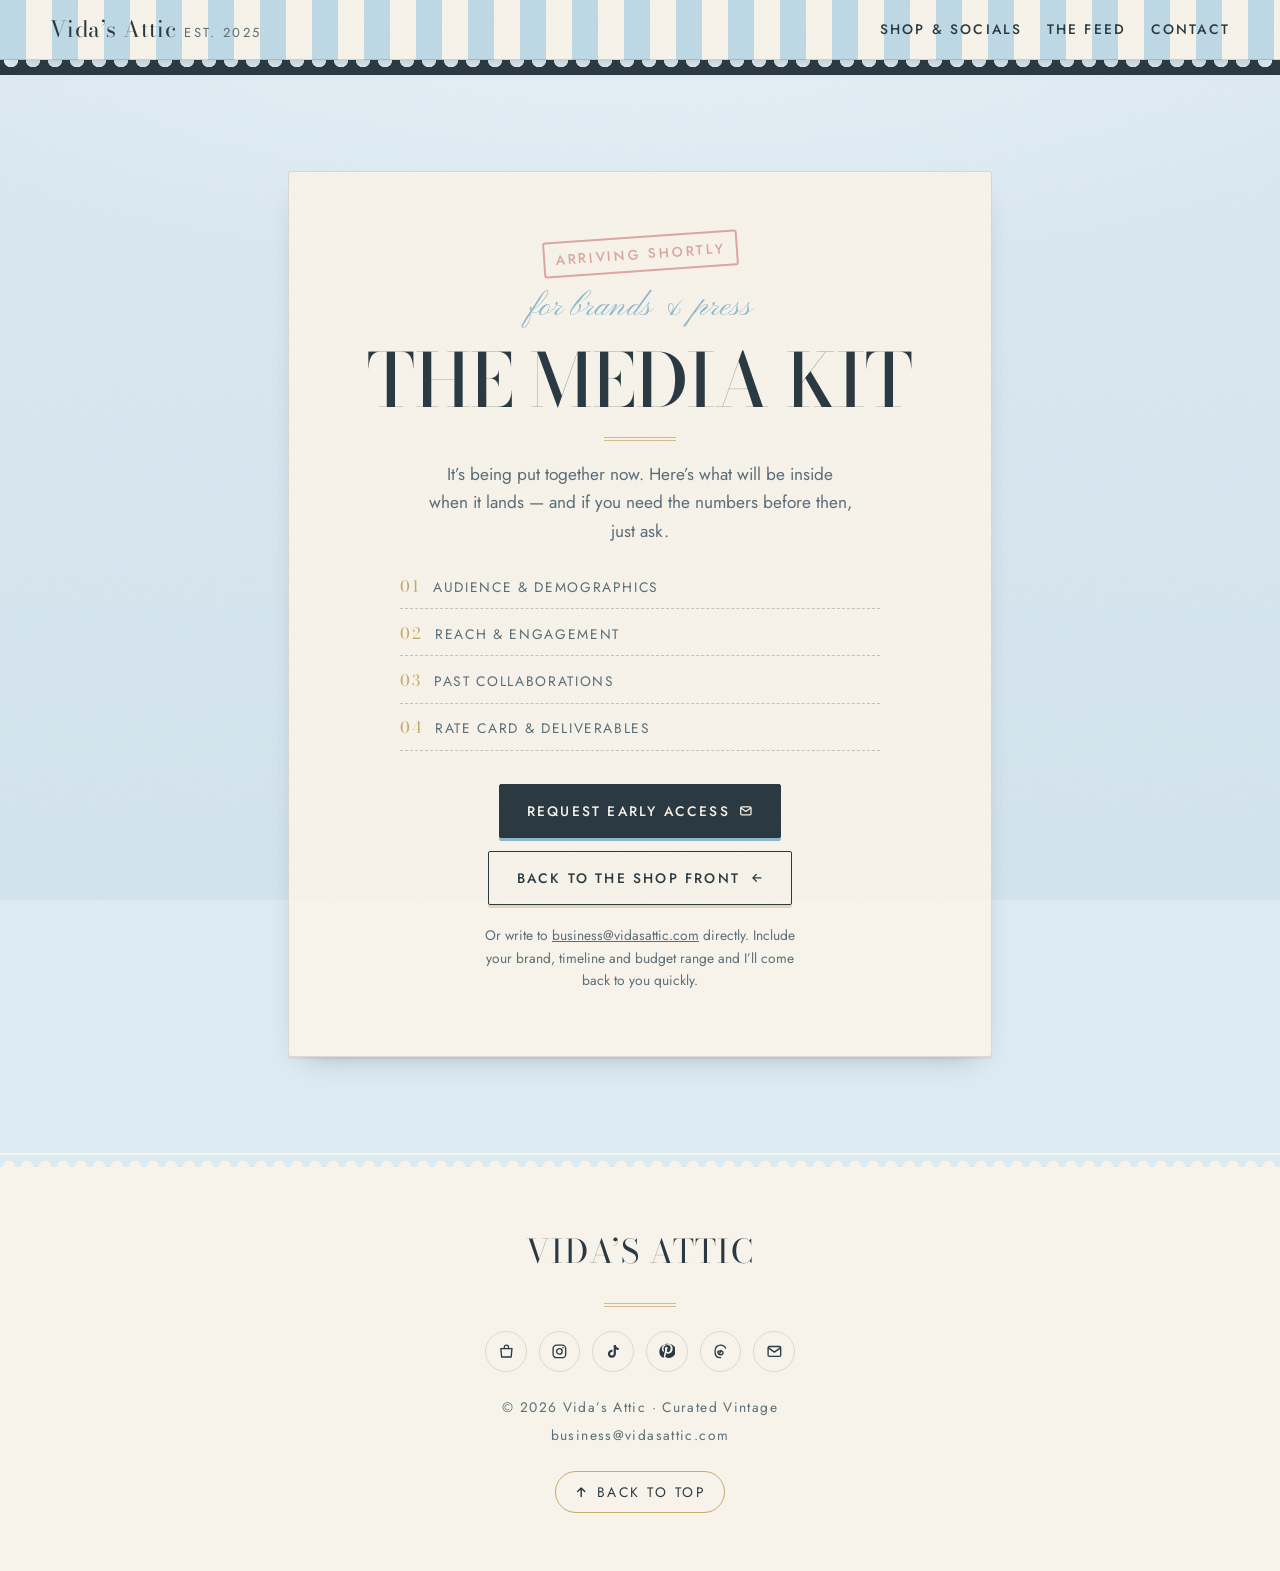
==== media-kit.html @ 0db01b24 "Add files via upload" ====
<!DOCTYPE html>
<html lang="en">
<head>
<meta charset="utf-8">
<meta name="viewport" content="width=device-width, initial-scale=1">
<title>The Media Kit — Vida's Attic</title>
<meta name="description" content="The Vida's Attic media kit: audience, reach, past collaborations and rate card. Arriving shortly — request early access at business@vidasattic.com.">
<meta name="theme-color" content="#bfd9e6">
<link rel="canonical" href="https://vidasattic.com/media-kit.html">

<!-- Not indexed while it's still a placeholder. Remove this line when the
     real kit goes live so brands can find it in search. -->
<meta name="robots" content="noindex, follow">

<meta property="og:type" content="website">
<meta property="og:site_name" content="Vida's Attic">
<meta property="og:title" content="The Media Kit — Vida's Attic">
<meta property="og:description" content="Audience, reach, past collaborations and rate card. Arriving shortly.">
<meta property="og:url" content="https://vidasattic.com/media-kit.html">
<meta name="twitter:card" content="summary_large_image">

<link rel="icon" href="data:image/svg+xml,%3Csvg xmlns='http://www.w3.org/2000/svg' viewBox='0 0 32 32'%3E%3Crect width='32' height='32' rx='5' fill='%23bfd9e6'/%3E%3Cpath d='M11 7h10a2 2 0 0 1 2 2v13.5a1.5 1.5 0 0 1-2.3 1.27l-5.7-3.6-5.7 3.6A1.5 1.5 0 0 1 7 22.5V9a2 2 0 0 1 2-2z' fill='%23f7f3ea' stroke='%232b3a42' stroke-width='1.4'/%3E%3Ccircle cx='16' cy='12' r='2.2' fill='none' stroke='%23c8a96a' stroke-width='1.6'/%3E%3C/svg%3E">

<link rel="preconnect" href="https://fonts.googleapis.com">
<link rel="preconnect" href="https://fonts.gstatic.com" crossorigin>
<link href="https://fonts.googleapis.com/css2?family=Bodoni+Moda:opsz,wght@6..96,400;6..96,500;6..96,600&family=Jost:wght@300;400;500&family=Pinyon+Script&display=swap" rel="stylesheet">
<link rel="stylesheet" href="assets/css/styles.css">
</head>
<body class="page-kit">

<!--
  ==========================================================================
    WHEN THE REAL MEDIA KIT IS READY

    Option A - you have a PDF
      1. Put the file at  assets/media-kit.pdf
      2. In the .soon__cta block below, swap the "Request early access"
         button for:
             <a class="btn" href="assets/media-kit.pdf" target="_blank"
                rel="noopener">Download the media kit (PDF)</a>
      3. Delete the <meta name="robots" content="noindex, follow"> line above
         so brands can find this page in search.

    Option B - it lives somewhere else (Notion, Canva, Google Drive)
      Point that same button at the share URL instead. Nothing else changes.

    Option C - you want the kit ON this page rather than as a download
      Replace the whole <div class="soon"> block with your own sections.
      The stylesheet already has .card, .section__head, .kit__list and
      .stamp ready to reuse, so it will match the homepage automatically.
  ==========================================================================
-->

<a class="skip-link" href="#main">Skip to content</a>
<div class="grain" aria-hidden="true"></div>

<!-- ============================================================ AWNING BAR -->
<header class="awning" id="awning">
  <div class="awning__canvas">
    <div class="shell awning__inner">
      <a class="awning__mark" href="index.html">
        Vida&rsquo;s Attic <small>est. 2025</small>
      </a>
      <nav class="nav" aria-label="Primary">
        <a href="index.html#rail">Shop &amp; Socials</a>
        <a href="index.html#feed">The Feed</a>
        <a href="index.html#inquiries">Contact</a>
      </nav>
    </div>
  </div>
  <div class="scallop" aria-hidden="true"></div>
</header>

<main id="main">
  <div class="shell">
    <div class="card soon">
      <div class="soon__inner">

        <span class="stamp">Arriving shortly</span>

        <p class="script" style="font-size: var(--step-2);">for brands &amp; press</p>
        <h1 class="soon__title">The Media Kit</h1>
        <div class="rule rule--short" aria-hidden="true"></div>

        <p class="soon__lede">
          It&rsquo;s being put together now. Here&rsquo;s what will be inside
          when it lands &mdash; and if you need the numbers before then, just ask.
        </p>

        <ul class="soon__list">
          <li><b>01</b> Audience &amp; demographics</li>
          <li><b>02</b> Reach &amp; engagement</li>
          <li><b>03</b> Past collaborations</li>
          <li><b>04</b> Rate card &amp; deliverables</li>
        </ul>

        <div class="soon__cta">
          <a class="btn" href="mailto:business@vidasattic.com?subject=Media%20kit%20request%20%E2%80%94%20Vida's%20Attic&amp;body=Hi%20Vida%2C%0A%0AI'd%20love%20a%20copy%20of%20your%20media%20kit.%0A%0ABrand%3A%20%0ACampaign%20%2F%20timeline%3A%20%0ABudget%20range%3A%20%0A%0AThanks%21">
            Request early access
            <svg viewBox="0 0 24 24" fill="none" stroke="currentColor" stroke-width="2.2" stroke-linecap="round" stroke-linejoin="round" aria-hidden="true"><rect x="3" y="5" width="18" height="14" rx="2"/><path d="m3.5 7 8.5 6 8.5-6"/></svg>
          </a>
          <a class="btn btn--ghost" href="index.html">
            Back to the shop front
            <svg viewBox="0 0 24 24" fill="none" stroke="currentColor" stroke-width="2.2" stroke-linecap="round" stroke-linejoin="round" aria-hidden="true"><path d="M19 12H5M11 18l-6-6 6-6"/></svg>
          </a>
        </div>

        <p class="inquiries__fine">
          Or write to
          <a href="mailto:business@vidasattic.com" style="color: inherit;">business@vidasattic.com</a>
          directly. Include your brand, timeline and budget range and I&rsquo;ll come
          back to you quickly.
        </p>

      </div>
    </div>
  </div>
</main>

<!-- ================================================================ FOOTER -->
<footer class="footer">
  <div class="footer__tear" aria-hidden="true"></div>
  <div class="shell footer__inner">
    <p class="footer__mark">Vida&rsquo;s Attic</p>
    <div class="rule rule--short" aria-hidden="true"></div>

    <nav class="footer__socials" aria-label="Social links">
      <a href="https://www.depop.com/vidasattic/" target="_blank" rel="noopener" aria-label="Depop">
        <svg viewBox="0 0 24 24" fill="none" stroke="currentColor" stroke-width="1.9" stroke-linecap="round" stroke-linejoin="round" aria-hidden="true"><path d="M4 8h16l-1.2 12H5.2L4 8Z"/><path d="M9 8V6a3 3 0 0 1 6 0v2"/></svg>
      </a>
      <a href="https://www.instagram.com/ittybittyvida/" target="_blank" rel="noopener" aria-label="Instagram">
        <svg viewBox="0 0 24 24" fill="none" stroke="currentColor" stroke-width="1.9" stroke-linecap="round" stroke-linejoin="round" aria-hidden="true"><rect x="3" y="3" width="18" height="18" rx="5"/><circle cx="12" cy="12" r="4"/><circle cx="17.2" cy="6.8" r="1.1" fill="currentColor" stroke="none"/></svg>
      </a>
      <a href="https://www.tiktok.com/@ittybittyvida" target="_blank" rel="noopener" aria-label="TikTok">
        <svg viewBox="0 0 24 24" fill="currentColor" aria-hidden="true"><path d="M16.6 5.82A4.28 4.28 0 0 1 15.54 3h-3.1v12.4a2.59 2.59 0 1 1-1.84-2.48V9.75a5.72 5.72 0 1 0 4.94 5.66V8.9a7.3 7.3 0 0 0 4.06 1.23V7.05a4.28 4.28 0 0 1-3-1.23Z"/></svg>
      </a>
      <a href="https://www.pinterest.com/vidasattic/" target="_blank" rel="noopener" aria-label="Pinterest">
        <svg viewBox="0 0 24 24" fill="currentColor" aria-hidden="true"><path d="M12 2a10 10 0 0 0-3.65 19.31c-.17-1.1-.03-2.43.23-3.6.28-1.22 1.8-7.63 1.8-7.63a4.3 4.3 0 0 1-.35-1.75c0-1.65.96-2.88 2.15-2.88 1.01 0 1.5.76 1.5 1.67 0 1.02-.65 2.54-.98 3.95-.28 1.19.6 2.16 1.77 2.16 2.12 0 3.55-2.73 3.55-5.96 0-2.46-1.66-4.3-4.67-4.3-3.42 0-5.55 2.55-5.55 5.4 0 .98.29 1.68.74 2.22.21.25.24.35.16.63-.05.2-.18.72-.23.92-.08.29-.31.4-.58.29-1.6-.65-2.34-2.4-2.34-4.37 0-3.25 2.74-7.14 8.17-7.14 4.37 0 7.24 3.16 7.24 6.55 0 4.48-2.49 7.83-6.16 7.83-1.23 0-2.39-.67-2.79-1.42l-.75 2.98c-.27 1-.8 2-1.28 2.79A10 10 0 1 0 12 2Z"/></svg>
      </a>
      <a href="https://www.threads.com/@ittybittyvida" target="_blank" rel="noopener" aria-label="Threads">
        <svg viewBox="0 0 24 24" fill="none" stroke="currentColor" stroke-width="1.9" stroke-linecap="round" stroke-linejoin="round" aria-hidden="true"><path d="M12.3 21c-4.9 0-8-3.3-8-9s3.2-9 8-9c3.6 0 6.1 1.7 7.1 4.4"/><path d="M8.6 14.4c.4 1.5 1.8 2.4 3.6 2.4 2.2 0 3.6-1.2 3.6-2.7 0-1.9-1.9-2.8-4.3-2.8-2 0-3.4.8-3.4 2 0 .9.7 1.5 1.7 1.5 1.7 0 2.7-1.6 2.7-4.3"/></svg>
      </a>
      <a href="mailto:business@vidasattic.com" aria-label="Email business@vidasattic.com">
        <svg viewBox="0 0 24 24" fill="none" stroke="currentColor" stroke-width="1.9" stroke-linecap="round" stroke-linejoin="round" aria-hidden="true"><rect x="3" y="5" width="18" height="14" rx="2"/><path d="m3.5 7 8.5 6 8.5-6"/></svg>
      </a>
    </nav>

    <div class="footer__meta">
      <span>&copy; <span id="year">2026</span> Vida&rsquo;s Attic &middot; Curated Vintage</span>
      <span>business@vidasattic.com</span>
    </div>

    <a class="to-top" href="#main">
      <svg viewBox="0 0 24 24" fill="none" stroke="currentColor" stroke-width="2.4" stroke-linecap="round" stroke-linejoin="round" aria-hidden="true"><path d="M12 19V5M6 11l6-6 6 6"/></svg>
      Back to top
    </a>
  </div>
</footer>

<script src="assets/js/main.js" defer></script>
</body>
</html>
---- assets/css/styles.css ----
/* ==========================================================================
   VIDA'S ATTIC — "Powder Blue Haberdashery"
   Design system + components. Plain CSS, no build step.

   Contents
     01. Tokens
     02. Reset & base
     03. Texture kit (grain, stripes, scallops, rules, stamps)
     04. Layout primitives
     05. Awning bar + nav
     06. Hero
     07. Ticker
     08. The Rail (hang-tag links)
     09. Instagram display case
     10. Media kit spotlight
     11. Inquiries
     12. Footer
     13. Media kit page
     14. Motion & reveals
     15. Responsive
     16. Reduced motion / print
   ========================================================================== */

/* ---------------------------------------------------------------- 01. Tokens */

:root {
  /* Palette — vintage baby blue core */
  --sky-wash: #dceaf2;
  --powder: #bfd9e6;
  --powder-deep: #8fb8cc;
  --porcelain: #f7f3ea;
  --ink: #2b3a42;
  --ink-soft: #5a6e78;
  --brass: #c8a96a;
  --rose-tag: #d89a96;
  --sage: #a9b99e;

  /* Derived */
  --powder-pale: #eaf3f8;
  --brass-pale: #e6d7b4;
  --ink-hairline: rgba(43, 58, 66, 0.14);
  --shadow-soft: 0 2px 0 rgba(43, 58, 66, 0.06), 0 12px 28px -18px rgba(43, 58, 66, 0.45);
  --shadow-lift: 0 3px 0 rgba(43, 58, 66, 0.08), 0 22px 44px -22px rgba(43, 58, 66, 0.5);

  /* Type */
  --font-display: "Bodoni Moda", "Didot", "Times New Roman", serif;
  --font-body: "Jost", "Futura", "Century Gothic", system-ui, sans-serif;
  --font-script: "Pinyon Script", "Snell Roundhand", cursive;

  /* Scale — fluid, clamps so nothing overflows at 320px */
  --step--1: clamp(0.78rem, 0.74rem + 0.2vw, 0.86rem);
  --step-0: clamp(0.98rem, 0.94rem + 0.25vw, 1.08rem);
  --step-1: clamp(1.18rem, 1.1rem + 0.45vw, 1.4rem);
  --step-2: clamp(1.5rem, 1.32rem + 0.9vw, 2.1rem);
  --step-3: clamp(1.95rem, 1.6rem + 1.7vw, 3rem);
  --step-4: clamp(2.6rem, 1.9rem + 3.4vw, 5rem);
  --step-5: clamp(3.1rem, 1.7rem + 7vw, 8.5rem);

  /* Space */
  --gap: clamp(1rem, 0.8rem + 1vw, 1.6rem);
  --pad-section: clamp(3.5rem, 2.5rem + 5vw, 7.5rem);
  --measure: 62ch;
  --shell: 1180px;

  /* Motion */
  --ease-settle: cubic-bezier(0.16, 0.84, 0.28, 1);
  --ease-swing: cubic-bezier(0.36, 0.07, 0.19, 0.97);

  /* Aged-paper grain — inline feTurbulence, no image request */
  --grain-url: url("data:image/svg+xml,%3Csvg xmlns='http://www.w3.org/2000/svg' width='220' height='220'%3E%3Cfilter id='n'%3E%3CfeTurbulence type='fractalNoise' baseFrequency='0.8' numOctaves='4' stitchTiles='stitch'/%3E%3C/filter%3E%3Crect width='220' height='220' filter='url(%23n)'/%3E%3C/svg%3E");
}

/* ---------------------------------------------------- 02. Reset & base */

*,
*::before,
*::after {
  box-sizing: border-box;
}

html {
  -webkit-text-size-adjust: 100%;
  scroll-behavior: smooth;
  scroll-padding-top: 5.5rem;
}

body {
  margin: 0;
  background-color: var(--sky-wash);
  color: var(--ink);
  font-family: var(--font-body);
  font-size: var(--step-0);
  font-weight: 400;
  line-height: 1.65;
  -webkit-font-smoothing: antialiased;
  overflow-x: hidden;
  /* Soft vertical wash so the page feels like light through an attic window */
  background-image:
    radial-gradient(120% 70% at 50% -10%, var(--powder-pale) 0%, transparent 60%),
    linear-gradient(180deg, var(--sky-wash) 0%, #d3e4ee 100%);
  background-attachment: fixed;
}

img,
svg {
  display: block;
  max-width: 100%;
}

a {
  color: inherit;
}

h1,
h2,
h3,
h4 {
  margin: 0;
  font-family: var(--font-display);
  font-weight: 500;
  line-height: 1.08;
  letter-spacing: -0.01em;
}

p {
  margin: 0;
}

ul {
  margin: 0;
  padding: 0;
  list-style: none;
}

button {
  font: inherit;
  color: inherit;
  border: 0;
  background: none;
  cursor: pointer;
}

::selection {
  background: var(--brass);
  color: var(--porcelain);
}

/* Visible, on-brand focus ring everywhere */
:focus-visible {
  outline: 2px solid var(--ink);
  outline-offset: 3px;
  border-radius: 2px;
}

.skip-link {
  position: absolute;
  left: 50%;
  top: 0;
  z-index: 200;
  padding: 0.7rem 1.4rem;
  transform: translate(-50%, -120%);
  background: var(--ink);
  color: var(--porcelain);
  font-size: var(--step--1);
  letter-spacing: 0.14em;
  text-transform: uppercase;
  text-decoration: none;
  transition: transform 0.25s var(--ease-settle);
}

.skip-link:focus {
  transform: translate(-50%, 0);
}

.sr-only {
  position: absolute;
  width: 1px;
  height: 1px;
  margin: -1px;
  padding: 0;
  overflow: hidden;
  clip: rect(0 0 0 0);
  white-space: nowrap;
  border: 0;
}

/* ------------------------------------------------------ 03. Texture kit */

/* Aged-paper grain — one fixed overlay across the whole page */
.grain {
  position: fixed;
  inset: 0;
  z-index: 100;
  pointer-events: none;
  opacity: 0.045;
  mix-blend-mode: multiply;
  background-image: var(--grain-url);
  background-size: 220px 220px;
}

/* Letterspaced all-caps micro-label — the shop-signage voice */
.label {
  font-family: var(--font-body);
  font-size: var(--step--1);
  font-weight: 500;
  letter-spacing: 0.24em;
  text-transform: uppercase;
  color: var(--ink-soft);
}

/* Script flourish */
.script {
  font-family: var(--font-script);
  font-weight: 400;
  letter-spacing: 0.01em;
  line-height: 1;
  color: var(--powder-deep);
  text-transform: none;
}

/* Brass double-rule, as used on old shop labels */
.rule {
  height: 4px;
  border-top: 1px solid var(--brass);
  border-bottom: 1px solid var(--brass);
  opacity: 0.75;
}

.rule--short {
  width: 4.5rem;
}

/* Ticking stripe field */
.stripes {
  background-image: repeating-linear-gradient(
    90deg,
    var(--powder) 0 14px,
    var(--porcelain) 14px 28px
  );
}

/* Rubber-stamp mark */
.stamp {
  display: inline-flex;
  align-items: center;
  justify-content: center;
  padding: 0.35em 0.75em;
  border: 2px solid var(--rose-tag);
  border-radius: 3px;
  color: var(--rose-tag);
  font-size: var(--step--1);
  font-weight: 500;
  letter-spacing: 0.2em;
  text-transform: uppercase;
  transform: rotate(-4deg);
  opacity: 0.85;
}

/* Halftone dot field for section corners */
.halftone {
  position: absolute;
  pointer-events: none;
  background-image: radial-gradient(var(--powder-deep) 1.1px, transparent 1.2px);
  background-size: 11px 11px;
  opacity: 0.35;
}

/* Deckled / scalloped bottom edge — vintage awning */
.scallop {
  height: 15px;
  background: var(--ink);
  --scallop-mask: radial-gradient(circle at 50% 0, transparent 0 7px, #000 7.5px);
  mask-image: var(--scallop-mask);
  mask-size: 22px 15px;
  mask-repeat: repeat-x;
  -webkit-mask-image: var(--scallop-mask);
  -webkit-mask-size: 22px 15px;
  -webkit-mask-repeat: repeat-x;
}

/* --------------------------------------------- 04. Layout primitives */

.shell {
  width: min(100% - 2.5rem, var(--shell));
  margin-inline: auto;
}

.section {
  position: relative;
  padding-block: var(--pad-section);
}

.section__head {
  display: flex;
  flex-direction: column;
  align-items: center;
  gap: 0.85rem;
  margin-bottom: clamp(2.25rem, 1.8rem + 2vw, 3.5rem);
  text-align: center;
}

.section__head .script {
  font-size: var(--step-2);
}

.section__title {
  font-size: var(--step-3);
}

.section__lede {
  max-width: 48ch;
  color: var(--ink-soft);
  text-wrap: pretty;
}

/* Aged-paper card */
.card {
  position: relative;
  background: var(--porcelain);
  border: 1px solid var(--ink-hairline);
  border-radius: 3px;
  box-shadow: var(--shadow-soft);
}

/* ------------------------------------------------ 05. Awning bar + nav */

.awning {
  position: sticky;
  top: 0;
  z-index: 90;
}

.awning__canvas {
  position: relative;
  background-image: repeating-linear-gradient(
    90deg,
    var(--powder) 0 26px,
    var(--porcelain) 26px 52px
  );
  border-bottom: 1px solid rgba(43, 58, 66, 0.18);
  box-shadow: 0 10px 24px -18px rgba(43, 58, 66, 0.6);
  overflow: hidden;
}

/* Slow sheen sweeping across the awning canvas */
.awning__canvas::after {
  content: "";
  position: absolute;
  inset: 0;
  pointer-events: none;
  background: linear-gradient(
    100deg,
    transparent 35%,
    rgba(255, 255, 255, 0.55) 50%,
    transparent 65%
  );
  transform: translateX(-100%);
  animation: sheen 9s ease-in-out 2s infinite;
}

@keyframes sheen {
  0%,
  55% {
    transform: translateX(-100%);
  }
  100% {
    transform: translateX(100%);
  }
}

.awning__inner {
  display: flex;
  align-items: center;
  justify-content: space-between;
  gap: var(--gap);
  padding-block: 0.7rem;
  transition: padding-block 0.3s var(--ease-settle);
}

.awning.is-condensed .awning__inner {
  padding-block: 0.35rem;
}

.awning__mark {
  display: inline-flex;
  align-items: baseline;
  gap: 0.5rem;
  font-family: var(--font-display);
  font-size: var(--step-1);
  letter-spacing: 0.02em;
  text-decoration: none;
  white-space: nowrap;
}

.awning__mark small {
  font-family: var(--font-body);
  font-size: 0.58em;
  letter-spacing: 0.18em;
  text-transform: uppercase;
  color: var(--ink-soft);
}

.nav {
  display: flex;
  align-items: center;
  gap: clamp(0.85rem, 0.4rem + 1.4vw, 2rem);
}

.nav a {
  position: relative;
  font-size: var(--step--1);
  font-weight: 500;
  letter-spacing: 0.16em;
  text-transform: uppercase;
  text-decoration: none;
  padding-block: 0.2rem;
}

/* Brass underline that draws in on hover */
.nav a::after {
  content: "";
  position: absolute;
  left: 0;
  bottom: 0;
  width: 100%;
  height: 1px;
  background: var(--brass);
  transform: scaleX(0);
  transform-origin: left;
  transition: transform 0.3s var(--ease-settle);
}

.nav a:hover::after,
.nav a:focus-visible::after {
  transform: scaleX(1);
}

/* -------------------------------------------------------------- 06. Hero */

.hero {
  position: relative;
  padding-block: clamp(3.5rem, 2rem + 7vw, 8rem) clamp(3rem, 2rem + 4vw, 5rem);
  overflow: hidden;
  text-align: center;
}

.hero__inner {
  position: relative;
  z-index: 2;
  display: flex;
  flex-direction: column;
  align-items: center;
  gap: clamp(1rem, 0.7rem + 1vw, 1.5rem);
}

.hero__welcome {
  font-size: clamp(1.9rem, 1.3rem + 2.4vw, 3.2rem);
  color: var(--powder-deep);
}

.hero__wordmark {
  font-size: var(--step-5);
  font-weight: 500;
  letter-spacing: -0.015em;
  line-height: 0.92;
  text-transform: uppercase;
  /* Slight ink-on-paper weight */
  text-shadow: 0 1px 0 rgba(255, 255, 255, 0.5);
}

/* Each letter is its own span so it can stagger in. Letters are grouped into
   .wd words that never break internally — the heading only wraps at spaces. */
.hero__wordmark .wd {
  display: inline-block;
  white-space: nowrap;
}

.hero__wordmark .ltr {
  display: inline-block;
}

.hero__est {
  display: flex;
  align-items: center;
  gap: 1rem;
  width: min(100%, 26rem);
}

.hero__est .rule {
  flex: 1;
}

.hero__est span {
  font-size: var(--step--1);
  font-weight: 500;
  letter-spacing: 0.28em;
  text-transform: uppercase;
  color: var(--brass);
  white-space: nowrap;
}

.hero__bio {
  max-width: 46ch;
  font-size: var(--step-1);
  color: var(--ink-soft);
  text-wrap: pretty;
}

.hero__handle {
  font-size: var(--step--1);
  font-weight: 500;
  letter-spacing: 0.2em;
  text-transform: lowercase;
  color: var(--ink);
  text-decoration: none;
  border-bottom: 1px solid var(--brass);
  padding-bottom: 2px;
}

.hero__cta {
  display: flex;
  flex-wrap: wrap;
  justify-content: center;
  gap: 0.85rem;
  margin-top: 0.5rem;
}

/* --- Buttons --- */

.btn {
  --btn-bg: var(--ink);
  --btn-fg: var(--porcelain);
  position: relative;
  display: inline-flex;
  align-items: center;
  gap: 0.6rem;
  padding: 0.9rem 1.7rem;
  background: var(--btn-bg);
  color: var(--btn-fg);
  border: 1px solid var(--ink);
  border-radius: 2px;
  font-size: var(--step--1);
  font-weight: 500;
  letter-spacing: 0.16em;
  text-transform: uppercase;
  text-decoration: none;
  box-shadow: 0 3px 0 var(--powder-deep);
  transition:
    transform 0.18s var(--ease-settle),
    box-shadow 0.18s var(--ease-settle),
    background-color 0.18s ease;
}

.btn:hover,
.btn:focus-visible {
  transform: translateY(-2px);
  box-shadow: 0 5px 0 var(--powder-deep);
}

.btn:active {
  transform: translateY(1px);
  box-shadow: 0 1px 0 var(--powder-deep);
}

.btn--ghost {
  --btn-bg: transparent;
  --btn-fg: var(--ink);
  box-shadow: 0 3px 0 var(--brass-pale);
}

.btn--ghost:hover,
.btn--ghost:focus-visible {
  background: var(--porcelain);
  box-shadow: 0 5px 0 var(--brass-pale);
}

.btn--ghost:active {
  box-shadow: 0 1px 0 var(--brass-pale);
}

.btn svg {
  flex: none;
  width: 1em;
  height: 1em;
}

/* --- Hero decor: clothes rail + dust motes --- */

.hero__rail {
  position: absolute;
  inset: 0;
  z-index: 1;
  pointer-events: none;
  display: grid;
  place-items: start center;
}

.hero__rail svg {
  width: min(115%, 1400px);
  height: auto;
  /* Kept faint: it sits directly behind the wordmark and must not compete */
  opacity: 0.32;
  will-change: transform;
}

.motes {
  position: absolute;
  inset: 0;
  z-index: 1;
  pointer-events: none;
  overflow: hidden;
}

.mote {
  position: absolute;
  top: 100%;
  width: var(--s, 4px);
  height: var(--s, 4px);
  border-radius: 50%;
  background: #fff;
  box-shadow: 0 0 6px 1px rgba(255, 255, 255, 0.7);
  opacity: 0;
  animation: drift var(--dur, 26s) linear var(--delay, 0s) infinite;
}

@keyframes drift {
  0% {
    transform: translate3d(0, 0, 0);
    opacity: 0;
  }
  12% {
    opacity: 0.85;
  }
  88% {
    opacity: 0.6;
  }
  100% {
    transform: translate3d(var(--dx, 40px), -105vh, 0);
    opacity: 0;
  }
}

/* ------------------------------------------------------------ 07. Ticker */

.ticker {
  position: relative;
  border-block: 1px solid rgba(43, 58, 66, 0.18);
  background: var(--ink);
  color: var(--porcelain);
  overflow: hidden;
  /* Fade the ends so the loop never visibly cuts */
  --ticker-fade: linear-gradient(90deg, transparent, #000 7%, #000 93%, transparent);
  mask-image: var(--ticker-fade);
  -webkit-mask-image: var(--ticker-fade);
}

.ticker__track {
  display: flex;
  width: max-content;
  animation: marquee 38s linear infinite;
}

.ticker:hover .ticker__track {
  animation-play-state: paused;
}

.ticker__group {
  display: flex;
  align-items: center;
  gap: 2.5rem;
  padding: 0.85rem 1.25rem;
  white-space: nowrap;
}

.ticker__group span {
  font-size: var(--step--1);
  font-weight: 400;
  letter-spacing: 0.3em;
  text-transform: uppercase;
}

.ticker__group i {
  color: var(--brass);
  font-style: normal;
}

@keyframes marquee {
  from {
    transform: translate3d(0, 0, 0);
  }
  to {
    /* Two identical groups: shifting by exactly one is seamless */
    transform: translate3d(-50%, 0, 0);
  }
}

/* -------------------------------------------------------- 08. The Rail */

.rail {
  position: relative;
}

/* The physical rail the tags hang from */
.rail__bar {
  position: relative;
  height: 8px;
  margin-bottom: 2.5rem;
  border-radius: 8px;
  background: linear-gradient(180deg, var(--brass-pale), var(--brass) 45%, #9d8149);
  box-shadow: 0 6px 16px -10px rgba(43, 58, 66, 0.7);
}

.rail__bar::before,
.rail__bar::after {
  content: "";
  position: absolute;
  top: -7px;
  width: 22px;
  height: 22px;
  border: 3px solid var(--brass);
  border-radius: 50%;
  background: var(--sky-wash);
}

.rail__bar::before {
  left: -11px;
}

.rail__bar::after {
  right: -11px;
}

.tags {
  display: grid;
  grid-template-columns: repeat(auto-fit, minmax(min(100%, 17.5rem), 1fr));
  gap: clamp(1.5rem, 1rem + 2vw, 2.75rem) var(--gap);
}

/* --- The hang tag --- */

.tag {
  position: relative;
  display: block;
  padding: 1.5rem 1.4rem 1.4rem;
  background: var(--porcelain);
  border: 1px solid var(--ink-hairline);
  border-radius: 3px 3px 5px 5px;
  box-shadow: var(--shadow-soft);
  text-decoration: none;
  /* Hangs from the punched hole at top-left */
  transform-origin: 2.35rem -1.4rem;
  transform: rotate(-1.2deg);
  transition:
    transform 0.4s var(--ease-settle),
    box-shadow 0.35s var(--ease-settle);
}

.tag:nth-child(even) {
  transform: rotate(1.4deg);
}

/* The string, running up off the top of the tag */
.tag::before {
  content: "";
  position: absolute;
  left: 2.3rem;
  top: -1.5rem;
  width: 1px;
  height: 1.6rem;
  background: var(--brass);
  opacity: 0.8;
}

/* The punched hole with its brass eyelet */
.tag::after {
  content: "";
  position: absolute;
  left: 1.85rem;
  top: 0.55rem;
  width: 0.9rem;
  height: 0.9rem;
  border: 2px solid var(--brass);
  border-radius: 50%;
  background: var(--sky-wash);
  box-shadow: inset 0 1px 2px rgba(43, 58, 66, 0.25);
}

.tag:hover,
.tag:focus-visible {
  box-shadow: var(--shadow-lift);
  animation: swing 1.4s var(--ease-swing);
}

@keyframes swing {
  0% {
    transform: rotate(-1.2deg);
  }
  25% {
    transform: rotate(3.4deg);
  }
  50% {
    transform: rotate(-2.4deg);
  }
  75% {
    transform: rotate(1.4deg);
  }
  100% {
    transform: rotate(-1.2deg);
  }
}

.tag__row {
  display: flex;
  align-items: center;
  gap: 0.9rem;
  /* Clears the punched hole */
  padding-left: 3.4rem;
}

.tag__icon {
  flex: none;
  display: grid;
  place-items: center;
  width: 2.5rem;
  height: 2.5rem;
  border: 1px solid var(--brass);
  border-radius: 50%;
  color: var(--ink);
  background: var(--powder-pale);
  transition: background-color 0.3s ease, color 0.3s ease;
}

.tag__icon svg {
  width: 1.15rem;
  height: 1.15rem;
}

.tag:hover .tag__icon {
  background: var(--powder);
}

.tag__text {
  min-width: 0;
}

.tag__name {
  display: block;
  font-family: var(--font-display);
  font-size: var(--step-1);
  line-height: 1.15;
}

.tag__meta {
  display: block;
  font-size: var(--step--1);
  letter-spacing: 0.12em;
  text-transform: uppercase;
  color: var(--ink-soft);
}

/* Dashed price line + arrow at the tag's foot */
.tag__foot {
  display: flex;
  align-items: center;
  justify-content: space-between;
  gap: 0.75rem;
  margin-top: 1.1rem;
  padding-top: 0.8rem;
  border-top: 1px dashed rgba(43, 58, 66, 0.28);
  font-size: var(--step--1);
  letter-spacing: 0.14em;
  text-transform: uppercase;
  color: var(--ink-soft);
}

.tag__foot svg {
  width: 1.1rem;
  height: 1.1rem;
  color: var(--ink);
  transition: transform 0.3s var(--ease-settle);
}

.tag:hover .tag__foot svg {
  transform: translateX(5px);
}

/* Feature tag — the Depop shop, the commercial priority */
.tag--feature {
  background: var(--ink);
  border-color: var(--ink);
}

.tag--feature .tag__name,
.tag--feature .tag__foot svg {
  color: var(--porcelain);
}

.tag--feature .tag__meta,
.tag--feature .tag__foot {
  color: rgba(247, 243, 234, 0.72);
  border-top-color: rgba(247, 243, 234, 0.3);
}

.tag--feature::after {
  background: var(--ink);
}

.tag--feature .tag__icon {
  background: rgba(247, 243, 234, 0.12);
  color: var(--porcelain);
  border-color: var(--brass);
}

.tag--feature:hover .tag__icon {
  background: var(--brass);
  color: var(--ink);
}

/* Little rose "new" flag on a tag */
.tag__flag {
  position: absolute;
  top: -0.7rem;
  right: 1rem;
  padding: 0.15em 0.55em;
  background: var(--rose-tag);
  color: var(--porcelain);
  border-radius: 2px;
  font-size: 0.68rem;
  font-weight: 500;
  letter-spacing: 0.18em;
  text-transform: uppercase;
  transform: rotate(3deg);
}

/* ------------------------------------------- 09. Instagram display case */

.case {
  position: relative;
  padding: clamp(1.25rem, 0.9rem + 1.6vw, 2.25rem);
  background: var(--porcelain);
  border: 1px solid var(--brass);
  border-radius: 4px;
  box-shadow: var(--shadow-soft);
}

/* Inner brass rule, like a glass display cabinet */
.case::before {
  content: "";
  position: absolute;
  inset: 7px;
  border: 1px solid rgba(200, 169, 106, 0.5);
  border-radius: 2px;
  pointer-events: none;
}

.case__grid {
  position: relative;
  display: grid;
  grid-template-columns: repeat(auto-fit, minmax(min(100%, 15.5rem), 1fr));
  gap: var(--gap);
}

/* Fixed-ratio frame: reserves space so an embed loading never shifts layout */
.frame {
  position: relative;
  aspect-ratio: 4 / 5;
  overflow: hidden;
  background: var(--powder-pale);
  border: 1px solid var(--ink-hairline);
  border-radius: 2px;
  box-shadow: inset 0 0 0 4px var(--porcelain), var(--shadow-soft);
  transition: transform 0.35s var(--ease-settle), box-shadow 0.35s var(--ease-settle);
}

.frame:hover {
  transform: translateY(-4px) rotate(-0.5deg);
  box-shadow: inset 0 0 0 4px var(--porcelain), var(--shadow-lift);
}

.frame iframe {
  position: absolute;
  inset: 0;
  width: 100%;
  height: 100%;
  border: 0;
  background: var(--porcelain);
}

/* Skeleton shows through until an embed paints — and stays put if IG is blocked */
.frame__placeholder {
  position: absolute;
  inset: 0;
  display: flex;
  flex-direction: column;
  align-items: center;
  justify-content: center;
  gap: 0.75rem;
  padding: 1.25rem;
  text-align: center;
  background-image: repeating-linear-gradient(
    45deg,
    var(--powder-pale) 0 10px,
    #e2eef5 10px 20px
  );
  color: var(--ink-soft);
}

.frame__placeholder svg {
  width: 1.9rem;
  height: 1.9rem;
  opacity: 0.55;
}

.frame__placeholder span {
  font-size: var(--step--1);
  letter-spacing: 0.16em;
  text-transform: uppercase;
}

.frame__placeholder em {
  max-width: 22ch;
  font-size: 0.78rem;
  font-style: normal;
  letter-spacing: 0.04em;
  line-height: 1.5;
  opacity: 0.8;
}

/* Once an embed is in, hide the skeleton beneath it */
.frame.is-loaded .frame__placeholder {
  opacity: 0;
  transition: opacity 0.5s ease;
}

.case__foot {
  display: flex;
  flex-wrap: wrap;
  align-items: center;
  justify-content: center;
  gap: 1rem;
  margin-top: clamp(1.5rem, 1.2rem + 1vw, 2.25rem);
  padding-top: 1.4rem;
  border-top: 1px dashed rgba(43, 58, 66, 0.25);
  text-align: center;
}

/* ------------------------------------------- 10. Media kit spotlight */

.kit {
  position: relative;
  overflow: hidden;
  background: var(--ink);
  color: var(--porcelain);
}

.kit .halftone {
  background-image: radial-gradient(rgba(247, 243, 234, 0.4) 1.1px, transparent 1.2px);
  opacity: 0.5;
}

.kit__grid {
  position: relative;
  z-index: 2;
  display: grid;
  grid-template-columns: 1fr;
  gap: clamp(2rem, 1.5rem + 3vw, 4rem);
  align-items: center;
}

@media (min-width: 62rem) {
  .kit__grid {
    grid-template-columns: 1.1fr 0.9fr;
  }
}

.kit__title {
  font-size: var(--step-4);
  line-height: 1;
}

.kit__body {
  display: flex;
  flex-direction: column;
  align-items: flex-start;
  gap: 1.15rem;
}

.kit__body .script {
  font-size: var(--step-2);
  color: var(--brass);
}

.kit__body .label {
  color: rgba(247, 243, 234, 0.6);
}

.kit__lede {
  max-width: 44ch;
  color: rgba(247, 243, 234, 0.8);
  text-wrap: pretty;
}

.kit__list {
  display: grid;
  gap: 0.7rem;
  width: 100%;
  margin-block: 0.4rem;
}

.kit__list li {
  display: flex;
  align-items: baseline;
  gap: 0.85rem;
  padding-bottom: 0.7rem;
  border-bottom: 1px solid rgba(247, 243, 234, 0.16);
  font-size: var(--step--1);
  letter-spacing: 0.12em;
  text-transform: uppercase;
}

.kit__list b {
  flex: none;
  color: var(--brass);
  font-family: var(--font-display);
  font-size: 1.15em;
  font-weight: 400;
  letter-spacing: 0.02em;
}

.kit .btn {
  --btn-bg: var(--porcelain);
  --btn-fg: var(--ink);
  border-color: var(--porcelain);
  box-shadow: 0 3px 0 var(--brass);
}

.kit .btn:hover,
.kit .btn:focus-visible {
  box-shadow: 0 5px 0 var(--brass);
}

.kit .btn:active {
  box-shadow: 0 1px 0 var(--brass);
}

.kit__note {
  font-size: var(--step--1);
  color: rgba(247, 243, 234, 0.55);
}

/* The portfolio-folder illustration */
.kit__folder {
  position: relative;
  justify-self: center;
  width: min(100%, 26rem);
  transition: transform 0.5s var(--ease-settle);
}

.kit__folder:hover {
  transform: rotate(-1.5deg) translateY(-6px);
}

/* ---------------------------------------------------------- 11. Inquiries */

.inquiries__card {
  max-width: 46rem;
  margin-inline: auto;
  padding: clamp(2rem, 1.5rem + 3vw, 3.5rem);
  text-align: center;
}

/* Aged corners on the inquiries card */
.inquiries__card::before,
.inquiries__card::after {
  content: "";
  position: absolute;
  width: 2.25rem;
  height: 2.25rem;
  border: 1px solid var(--brass);
  opacity: 0.7;
}

.inquiries__card::before {
  top: 10px;
  left: 10px;
  border-right: 0;
  border-bottom: 0;
}

.inquiries__card::after {
  bottom: 10px;
  right: 10px;
  border-left: 0;
  border-top: 0;
}

.inquiries__inner {
  display: flex;
  flex-direction: column;
  align-items: center;
  gap: 1.1rem;
}

.mail {
  display: flex;
  flex-wrap: wrap;
  align-items: center;
  justify-content: center;
  gap: 0.6rem;
  margin-top: 0.3rem;
}

.mail__addr {
  font-family: var(--font-display);
  font-size: var(--step-2);
  letter-spacing: -0.005em;
  text-decoration: none;
  border-bottom: 1px solid var(--brass);
  padding-bottom: 2px;
  word-break: break-word;
  transition: color 0.25s ease;
}

.mail__addr:hover {
  color: var(--powder-deep);
}

.copy {
  position: relative;
  display: inline-flex;
  align-items: center;
  gap: 0.45rem;
  padding: 0.5rem 0.9rem;
  border: 1px solid var(--ink-hairline);
  border-radius: 2px;
  background: var(--powder-pale);
  font-size: var(--step--1);
  letter-spacing: 0.14em;
  text-transform: uppercase;
  transition: background-color 0.2s ease, border-color 0.2s ease;
}

.copy:hover {
  background: var(--powder);
  border-color: var(--powder-deep);
}

.copy svg {
  width: 0.95rem;
  height: 0.95rem;
}

/* "Copied!" stamp that pops out of the button */
.copy__stamp {
  position: absolute;
  left: 50%;
  bottom: calc(100% + 0.5rem);
  padding: 0.25em 0.6em;
  border: 2px solid var(--sage);
  border-radius: 3px;
  background: var(--porcelain);
  color: var(--sage);
  font-size: 0.7rem;
  font-weight: 500;
  letter-spacing: 0.16em;
  white-space: nowrap;
  opacity: 0;
  transform: translate(-50%, 6px) rotate(-5deg) scale(0.85);
  pointer-events: none;
  transition: opacity 0.25s ease, transform 0.35s var(--ease-settle);
}

.copy.is-copied .copy__stamp {
  opacity: 1;
  transform: translate(-50%, 0) rotate(-5deg) scale(1);
}

.inquiries__fine {
  max-width: 40ch;
  font-size: var(--step--1);
  color: var(--ink-soft);
  text-wrap: pretty;
}

/* ------------------------------------------------------------ 12. Footer */

.footer {
  position: relative;
  padding-top: 2px;
  background: var(--porcelain);
}

/* Tear line at the top of the receipt */
.footer__tear {
  height: 12px;
  background: var(--sky-wash);
  --tear-mask: radial-gradient(circle at 50% 100%, transparent 0 6px, #000 6.5px);
  mask-image: var(--tear-mask);
  mask-size: 18px 12px;
  mask-repeat: repeat-x;
  -webkit-mask-image: var(--tear-mask);
  -webkit-mask-size: 18px 12px;
  -webkit-mask-repeat: repeat-x;
}

.footer__inner {
  display: flex;
  flex-direction: column;
  align-items: center;
  gap: 1.5rem;
  padding-block: clamp(2.5rem, 2rem + 2vw, 4rem);
  text-align: center;
}

.footer__mark {
  font-family: var(--font-display);
  font-size: var(--step-2);
  letter-spacing: 0.04em;
  text-transform: uppercase;
}

.footer__socials {
  display: flex;
  flex-wrap: wrap;
  justify-content: center;
  gap: 0.75rem;
}

.footer__socials a {
  display: grid;
  place-items: center;
  width: 2.6rem;
  height: 2.6rem;
  border: 1px solid var(--ink-hairline);
  border-radius: 50%;
  transition: background-color 0.25s ease, border-color 0.25s ease, transform 0.25s var(--ease-settle);
}

.footer__socials a:hover,
.footer__socials a:focus-visible {
  background: var(--powder);
  border-color: var(--powder-deep);
  transform: translateY(-3px);
}

.footer__socials svg {
  width: 1.05rem;
  height: 1.05rem;
}

.footer__meta {
  display: flex;
  flex-direction: column;
  gap: 0.35rem;
  font-size: var(--step--1);
  letter-spacing: 0.1em;
  color: var(--ink-soft);
}

/* Back-to-top, styled as a brass elevator button */
.to-top {
  display: inline-flex;
  align-items: center;
  gap: 0.55rem;
  padding: 0.55rem 1.1rem;
  border: 1px solid var(--brass);
  border-radius: 999px;
  font-size: var(--step--1);
  letter-spacing: 0.18em;
  text-transform: uppercase;
  text-decoration: none;
  transition: background-color 0.25s ease, transform 0.25s var(--ease-settle);
}

.to-top:hover,
.to-top:focus-visible {
  background: var(--brass-pale);
  transform: translateY(-2px);
}

.to-top svg {
  width: 0.9rem;
  height: 0.9rem;
}

/* ---------------------------------------------------- 13. Media kit page */

.page-kit {
  display: flex;
  flex-direction: column;
  min-height: 100vh;
}

.page-kit main {
  display: grid;
  flex: 1;
  place-items: center;
  padding-block: clamp(3rem, 2rem + 5vw, 6.5rem);
}

.soon {
  max-width: 44rem;
  margin-inline: auto;
  padding: clamp(2rem, 1.5rem + 3.5vw, 4rem);
  text-align: center;
}

.soon__inner {
  display: flex;
  flex-direction: column;
  align-items: center;
  gap: 1.2rem;
}

.soon__title {
  font-size: var(--step-4);
  line-height: 1;
  text-transform: uppercase;
}

.soon__lede {
  max-width: 44ch;
  color: var(--ink-soft);
  text-wrap: pretty;
}

.soon__list {
  display: grid;
  gap: 0.65rem;
  width: min(100%, 30rem);
  margin-block: 0.5rem;
  text-align: left;
}

.soon__list li {
  display: flex;
  align-items: baseline;
  gap: 0.8rem;
  padding-bottom: 0.6rem;
  border-bottom: 1px dashed rgba(43, 58, 66, 0.25);
  font-size: var(--step--1);
  letter-spacing: 0.12em;
  text-transform: uppercase;
  color: var(--ink-soft);
}

.soon__list b {
  flex: none;
  color: var(--brass);
  font-family: var(--font-display);
  font-size: 1.15em;
  font-weight: 400;
}

.soon__cta {
  display: flex;
  flex-wrap: wrap;
  justify-content: center;
  gap: 0.85rem;
  margin-top: 0.4rem;
}

/* ------------------------------------------------- 14. Motion & reveals */

/* Scroll reveal — JS adds .is-in when the element enters the viewport.
   The hidden start state is scoped to .js-reveal, a class main.js puts on
   <html>. Without JS the rule never applies, so content is never stranded
   at opacity 0 — the page just renders normally with no animation. */
.js-reveal [data-reveal] {
  opacity: 0;
  transform: translateY(22px) rotate(var(--reveal-rot, -0.6deg));
  transition:
    opacity 0.75s var(--ease-settle),
    transform 0.75s var(--ease-settle);
  transition-delay: var(--reveal-delay, 0ms);
}

.js-reveal [data-reveal].is-in {
  opacity: 1;
  transform: translateY(0) rotate(0deg);
}

/* Tags settle back to their resting tilt rather than to 0 */
.js-reveal .tag[data-reveal].is-in {
  transform: translateY(0) rotate(-1.2deg);
}

.js-reveal .tag:nth-child(even)[data-reveal].is-in {
  transform: translateY(0) rotate(1.4deg);
}

/* Wordmark letter stagger */
.hero__wordmark .ltr {
  opacity: 0;
  transform: translateY(0.45em) rotate(-4deg);
  animation: letter-in 0.85s var(--ease-settle) forwards;
  animation-delay: calc(var(--i, 0) * 45ms + 150ms);
}

@keyframes letter-in {
  to {
    opacity: 1;
    transform: translateY(0) rotate(0deg);
  }
}

/* Hero fade-up for everything that isn't the wordmark */
.hero__inner > *:not(.hero__wordmark) {
  opacity: 0;
  animation: rise 0.9s var(--ease-settle) forwards;
}

.hero__welcome {
  animation-delay: 0.05s;
}

.hero__est {
  animation-delay: 0.55s;
}

.hero__bio {
  animation-delay: 0.68s;
}

.hero__handle {
  animation-delay: 0.78s;
}

.hero__cta {
  animation-delay: 0.88s;
}

@keyframes rise {
  from {
    opacity: 0;
    transform: translateY(18px);
  }
  to {
    opacity: 1;
    transform: translateY(0);
  }
}

/* ------------------------------------------------------- 15. Responsive */

@media (max-width: 46rem) {
  .awning__inner {
    flex-direction: column;
    gap: 0.5rem;
  }

  .nav {
    gap: 0.9rem;
  }

  .nav a {
    font-size: 0.72rem;
    letter-spacing: 0.1em;
  }

  .hero__rail svg {
    width: 150%;
    opacity: 0.35;
  }

  .rail__bar {
    margin-bottom: 2.75rem;
  }
}

@media (max-width: 30rem) {
  .shell {
    width: min(100% - 1.75rem, var(--shell));
  }

  .nav {
    gap: 0.65rem;
  }

  .btn {
    width: 100%;
    justify-content: center;
  }

  .hero__cta,
  .soon__cta {
    width: 100%;
  }
}

/* ------------------------------------------- 16. Reduced motion / print */

@media (prefers-reduced-motion: reduce) {
  html {
    scroll-behavior: auto;
  }

  /* Nothing animates; everything lands in its final, readable state. */
  *,
  *::before,
  *::after {
    animation-duration: 0.001ms !important;
    animation-iteration-count: 1 !important;
    transition-duration: 0.001ms !important;
    scroll-behavior: auto !important;
  }

  .motes,
  .awning__canvas::after {
    display: none;
  }

  .hero__inner > *,
  .hero__wordmark .ltr,
  .js-reveal [data-reveal] {
    opacity: 1 !important;
    transform: none !important;
  }

  .js-reveal .tag[data-reveal].is-in,
  .js-reveal .tag:nth-child(even)[data-reveal].is-in {
    transform: none !important;
  }

  /* Freeze the ticker mid-strip so the text is still legible */
  .ticker__track {
    transform: none !important;
  }
}

@media print {
  .grain,
  .motes,
  .hero__rail,
  .ticker,
  .to-top {
    display: none !important;
  }

  body {
    background: #fff;
  }

  .kit {
    background: #fff;
    color: #000;
  }
}
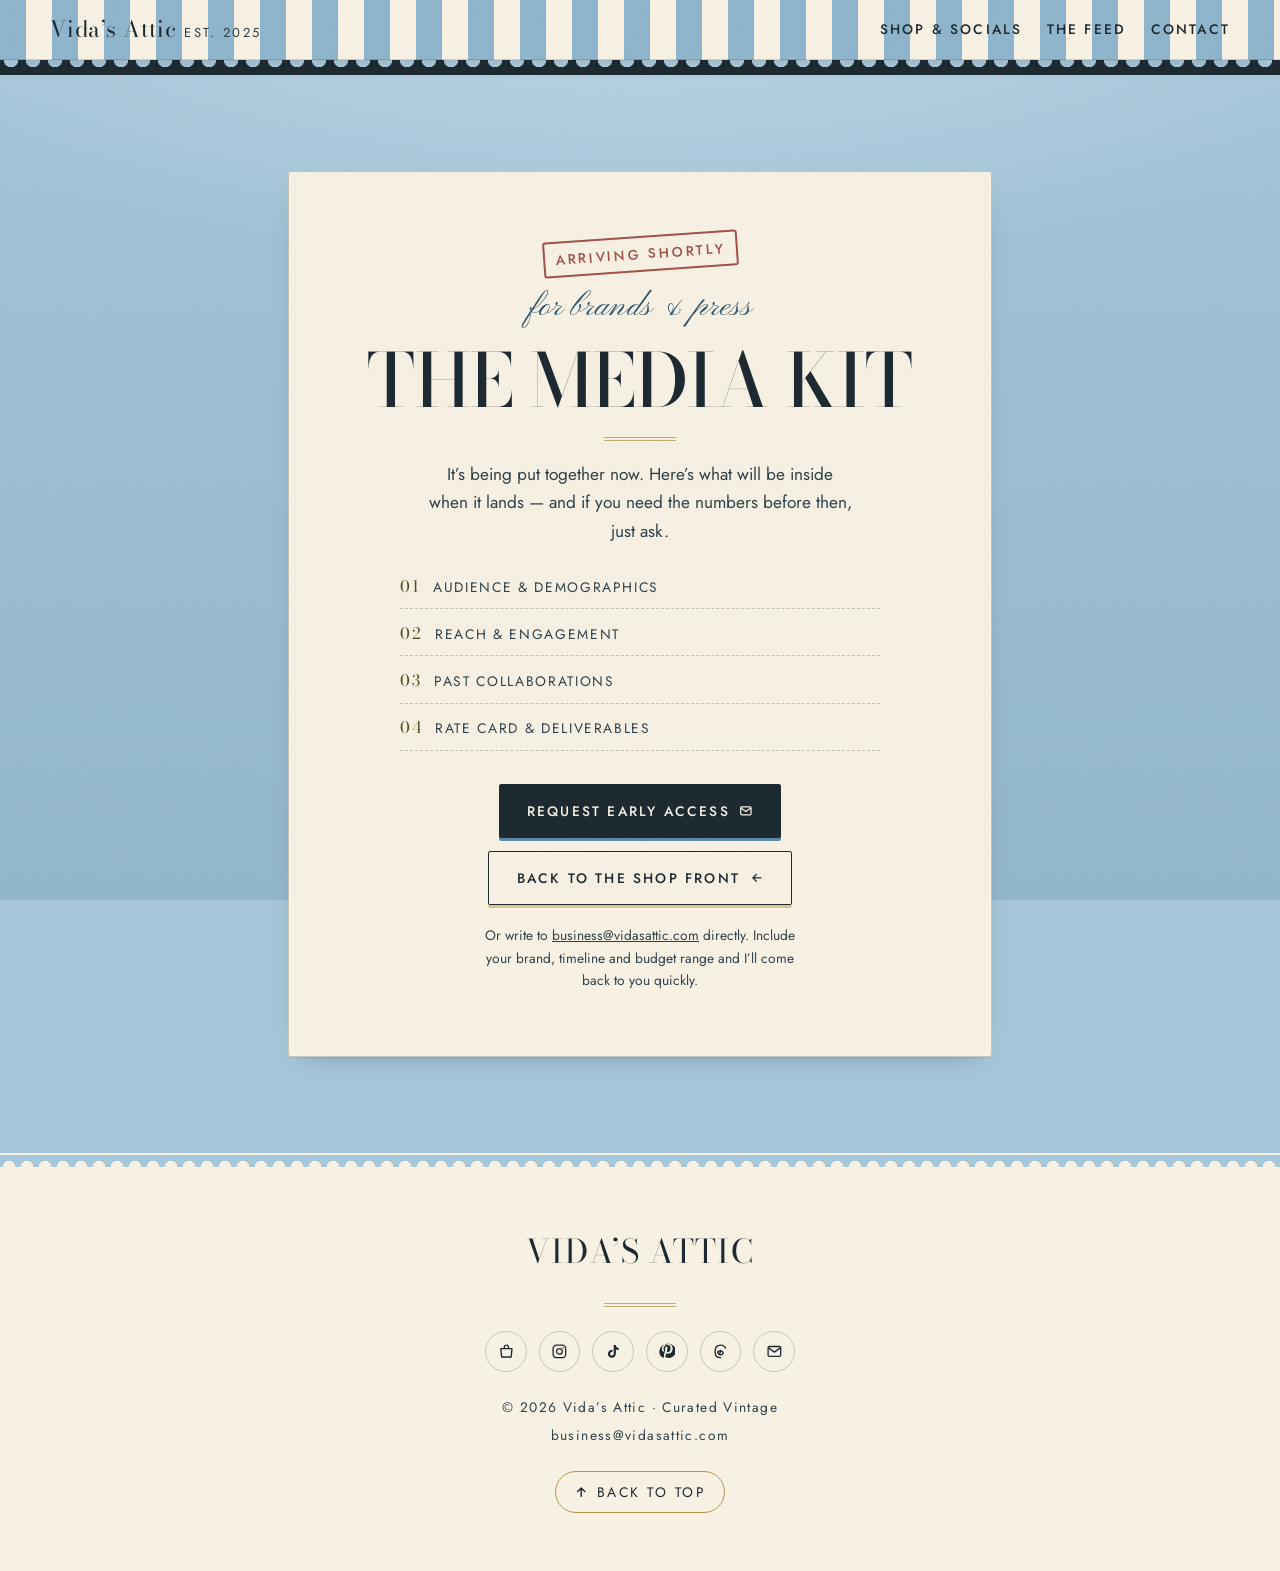
==== commit 355f8a89: "Add files via upload" ====
--- a/media-kit.html
+++ b/media-kit.html
@@ -5,7 +5,7 @@
 <meta name="viewport" content="width=device-width, initial-scale=1">
 <title>The Media Kit — Vida's Attic</title>
 <meta name="description" content="The Vida's Attic media kit: audience, reach, past collaborations and rate card. Arriving shortly — request early access at business@vidasattic.com.">
-<meta name="theme-color" content="#bfd9e6">
+<meta name="theme-color" content="#a6c7da">
 <link rel="canonical" href="https://vidasattic.com/media-kit.html">
 
 <!-- Not indexed while it's still a placeholder. Remove this line when the
@@ -19,7 +19,7 @@
 <meta property="og:url" content="https://vidasattic.com/media-kit.html">
 <meta name="twitter:card" content="summary_large_image">
 
-<link rel="icon" href="data:image/svg+xml,%3Csvg xmlns='http://www.w3.org/2000/svg' viewBox='0 0 32 32'%3E%3Crect width='32' height='32' rx='5' fill='%23bfd9e6'/%3E%3Cpath d='M11 7h10a2 2 0 0 1 2 2v13.5a1.5 1.5 0 0 1-2.3 1.27l-5.7-3.6-5.7 3.6A1.5 1.5 0 0 1 7 22.5V9a2 2 0 0 1 2-2z' fill='%23f7f3ea' stroke='%232b3a42' stroke-width='1.4'/%3E%3Ccircle cx='16' cy='12' r='2.2' fill='none' stroke='%23c8a96a' stroke-width='1.6'/%3E%3C/svg%3E">
+<link rel="icon" href="data:image/svg+xml,%3Csvg xmlns='http://www.w3.org/2000/svg' viewBox='0 0 32 32'%3E%3Crect width='32' height='32' rx='5' fill='%23a6c7da'/%3E%3Cpath d='M11 7h10a2 2 0 0 1 2 2v13.5a1.5 1.5 0 0 1-2.3 1.27l-5.7-3.6-5.7 3.6A1.5 1.5 0 0 1 7 22.5V9a2 2 0 0 1 2-2z' fill='%23f7f1e4' stroke='%231e2a31' stroke-width='1.4'/%3E%3Ccircle cx='16' cy='12' r='2.2' fill='none' stroke='%23b8934a' stroke-width='1.6'/%3E%3C/svg%3E">
 
 <link rel="preconnect" href="https://fonts.googleapis.com">
 <link rel="preconnect" href="https://fonts.gstatic.com" crossorigin>
@@ -128,16 +128,16 @@
       <a href="https://www.depop.com/vidasattic/" target="_blank" rel="noopener" aria-label="Depop">
         <svg viewBox="0 0 24 24" fill="none" stroke="currentColor" stroke-width="1.9" stroke-linecap="round" stroke-linejoin="round" aria-hidden="true"><path d="M4 8h16l-1.2 12H5.2L4 8Z"/><path d="M9 8V6a3 3 0 0 1 6 0v2"/></svg>
       </a>
-      <a href="https://www.instagram.com/ittybittyvida/" target="_blank" rel="noopener" aria-label="Instagram">
+      <a href="https://www.instagram.com/vidasattic/" target="_blank" rel="noopener" aria-label="Instagram">
         <svg viewBox="0 0 24 24" fill="none" stroke="currentColor" stroke-width="1.9" stroke-linecap="round" stroke-linejoin="round" aria-hidden="true"><rect x="3" y="3" width="18" height="18" rx="5"/><circle cx="12" cy="12" r="4"/><circle cx="17.2" cy="6.8" r="1.1" fill="currentColor" stroke="none"/></svg>
       </a>
-      <a href="https://www.tiktok.com/@ittybittyvida" target="_blank" rel="noopener" aria-label="TikTok">
+      <a href="https://www.tiktok.com/@vidasattic" target="_blank" rel="noopener" aria-label="TikTok">
         <svg viewBox="0 0 24 24" fill="currentColor" aria-hidden="true"><path d="M16.6 5.82A4.28 4.28 0 0 1 15.54 3h-3.1v12.4a2.59 2.59 0 1 1-1.84-2.48V9.75a5.72 5.72 0 1 0 4.94 5.66V8.9a7.3 7.3 0 0 0 4.06 1.23V7.05a4.28 4.28 0 0 1-3-1.23Z"/></svg>
       </a>
       <a href="https://www.pinterest.com/vidasattic/" target="_blank" rel="noopener" aria-label="Pinterest">
         <svg viewBox="0 0 24 24" fill="currentColor" aria-hidden="true"><path d="M12 2a10 10 0 0 0-3.65 19.31c-.17-1.1-.03-2.43.23-3.6.28-1.22 1.8-7.63 1.8-7.63a4.3 4.3 0 0 1-.35-1.75c0-1.65.96-2.88 2.15-2.88 1.01 0 1.5.76 1.5 1.67 0 1.02-.65 2.54-.98 3.95-.28 1.19.6 2.16 1.77 2.16 2.12 0 3.55-2.73 3.55-5.96 0-2.46-1.66-4.3-4.67-4.3-3.42 0-5.55 2.55-5.55 5.4 0 .98.29 1.68.74 2.22.21.25.24.35.16.63-.05.2-.18.72-.23.92-.08.29-.31.4-.58.29-1.6-.65-2.34-2.4-2.34-4.37 0-3.25 2.74-7.14 8.17-7.14 4.37 0 7.24 3.16 7.24 6.55 0 4.48-2.49 7.83-6.16 7.83-1.23 0-2.39-.67-2.79-1.42l-.75 2.98c-.27 1-.8 2-1.28 2.79A10 10 0 1 0 12 2Z"/></svg>
       </a>
-      <a href="https://www.threads.com/@ittybittyvida" target="_blank" rel="noopener" aria-label="Threads">
+      <a href="https://www.threads.com/@vidasattic" target="_blank" rel="noopener" aria-label="Threads">
         <svg viewBox="0 0 24 24" fill="none" stroke="currentColor" stroke-width="1.9" stroke-linecap="round" stroke-linejoin="round" aria-hidden="true"><path d="M12.3 21c-4.9 0-8-3.3-8-9s3.2-9 8-9c3.6 0 6.1 1.7 7.1 4.4"/><path d="M8.6 14.4c.4 1.5 1.8 2.4 3.6 2.4 2.2 0 3.6-1.2 3.6-2.7 0-1.9-1.9-2.8-4.3-2.8-2 0-3.4.8-3.4 2 0 .9.7 1.5 1.7 1.5 1.7 0 2.7-1.6 2.7-4.3"/></svg>
       </a>
       <a href="mailto:business@vidasattic.com" aria-label="Email business@vidasattic.com">
--- a/assets/css/styles.css
+++ b/assets/css/styles.css
@@ -24,21 +24,35 @@
 /* ---------------------------------------------------------------- 01. Tokens */
 
 :root {
-  /* Palette — vintage baby blue core */
-  --sky-wash: #dceaf2;
-  --powder: #bfd9e6;
-  --powder-deep: #8fb8cc;
-  --porcelain: #f7f3ea;
-  --ink: #2b3a42;
-  --ink-soft: #5a6e78;
-  --brass: #c8a96a;
-  --rose-tag: #d89a96;
-  --sage: #a9b99e;
+  /* Palette — vintage baby blue core.
+     Saturated rather than pastel: the cream cards need to read as objects
+     sitting on the blue, not blend into it. */
+  --sky-wash: #a6c7da;
+  --powder: #8fb6cd;
+  --powder-deep: #5e8ca6;
+  --porcelain: #f7f1e4;
+  --ink: #1e2a31;
+  --ink-soft: #2e424b;
+  --brass: #b8934a;
+  --rose-tag: #c97f7a;
+  --sage: #8a9c7e;
+
+  /* Text-safe variants. --brass / --rose-tag / --sage are bright enough for
+     hairlines, eyelets and borders but fail contrast as type, so anything
+     rendered as words uses these instead. All ≥4.5:1 on both blue and cream;
+     the script sits ≥3:1 everywhere and is only ever used at large sizes. */
+  --script-ink: #2f566d;
+  --brass-text: #5f4820;
+  --rose-text: #a2524c;
+  --sage-text: #5f7154;
 
   /* Derived */
-  --powder-pale: #eaf3f8;
-  --brass-pale: #e6d7b4;
-  --ink-hairline: rgba(43, 58, 66, 0.14);
+  --sky-deep: #93b8ce; /* foot of the page gradient */
+  --sky-glow: #c2dae8; /* soft light from the top, like an attic window */
+  --powder-pale: #d8e8f0;
+  --brass-pale: #dcc68f;
+  --brass-dark: #8e6f35;
+  --ink-hairline: rgba(30, 42, 49, 0.22);
   --shadow-soft: 0 2px 0 rgba(43, 58, 66, 0.06), 0 12px 28px -18px rgba(43, 58, 66, 0.45);
   --shadow-lift: 0 3px 0 rgba(43, 58, 66, 0.08), 0 22px 44px -22px rgba(43, 58, 66, 0.5);
 
@@ -96,8 +110,8 @@
   overflow-x: hidden;
   /* Soft vertical wash so the page feels like light through an attic window */
   background-image:
-    radial-gradient(120% 70% at 50% -10%, var(--powder-pale) 0%, transparent 60%),
-    linear-gradient(180deg, var(--sky-wash) 0%, #d3e4ee 100%);
+    radial-gradient(120% 70% at 50% -10%, var(--sky-glow) 0%, transparent 58%),
+    linear-gradient(180deg, var(--sky-wash) 0%, var(--sky-deep) 100%);
   background-attachment: fixed;
 }
 
@@ -214,7 +228,7 @@
   font-weight: 400;
   letter-spacing: 0.01em;
   line-height: 1;
-  color: var(--powder-deep);
+  color: var(--script-ink);
   text-transform: none;
 }
 
@@ -245,15 +259,16 @@
   align-items: center;
   justify-content: center;
   padding: 0.35em 0.75em;
-  border: 2px solid var(--rose-tag);
+  border: 2px solid var(--rose-text);
   border-radius: 3px;
-  color: var(--rose-tag);
+  color: var(--rose-text);
   font-size: var(--step--1);
   font-weight: 500;
   letter-spacing: 0.2em;
   text-transform: uppercase;
+  /* No opacity here — fading it costs >1 point of contrast and the muted
+     rose already reads as old ink. */
   transform: rotate(-4deg);
-  opacity: 0.85;
 }
 
 /* Halftone dot field for section corners */
@@ -455,7 +470,7 @@
 
 .hero__welcome {
   font-size: clamp(1.9rem, 1.3rem + 2.4vw, 3.2rem);
-  color: var(--powder-deep);
+  color: var(--script-ink);
 }
 
 .hero__wordmark {
@@ -495,7 +510,7 @@
   font-weight: 500;
   letter-spacing: 0.28em;
   text-transform: uppercase;
-  color: var(--brass);
+  color: var(--brass-text);
   white-space: nowrap;
 }
 
@@ -599,8 +614,14 @@
   width: min(115%, 1400px);
   height: auto;
   /* Kept faint: it sits directly behind the wordmark and must not compete */
-  opacity: 0.32;
+  opacity: 0.4;
   will-change: transform;
+}
+
+/* Restated here rather than in the markup so the whole palette stays in this
+   file — CSS beats the SVG's presentation attributes. */
+.hero__rail svg path {
+  stroke: #6e9bb5;
 }
 
 .motes {
@@ -706,7 +727,7 @@
   height: 8px;
   margin-bottom: 2.5rem;
   border-radius: 8px;
-  background: linear-gradient(180deg, var(--brass-pale), var(--brass) 45%, #9d8149);
+  background: linear-gradient(180deg, var(--brass-pale), var(--brass) 45%, var(--brass-dark));
   box-shadow: 0 6px 16px -10px rgba(43, 58, 66, 0.7);
 }
 
@@ -1000,7 +1021,7 @@
   background-image: repeating-linear-gradient(
     45deg,
     var(--powder-pale) 0 10px,
-    #e2eef5 10px 20px
+    #c8deea 10px 20px
   );
   color: var(--ink-soft);
 }
@@ -1145,7 +1166,7 @@
 
 .kit__note {
   font-size: var(--step--1);
-  color: rgba(247, 243, 234, 0.55);
+  color: rgba(247, 241, 228, 0.72);
 }
 
 /* The portfolio-folder illustration */
@@ -1256,10 +1277,10 @@
   left: 50%;
   bottom: calc(100% + 0.5rem);
   padding: 0.25em 0.6em;
-  border: 2px solid var(--sage);
+  border: 2px solid var(--sage-text);
   border-radius: 3px;
   background: var(--porcelain);
-  color: var(--sage);
+  color: var(--sage-text);
   font-size: 0.7rem;
   font-weight: 500;
   letter-spacing: 0.16em;
@@ -1446,7 +1467,7 @@
 
 .soon__list b {
   flex: none;
-  color: var(--brass);
+  color: var(--brass-text);
   font-family: var(--font-display);
   font-size: 1.15em;
   font-weight: 400;
